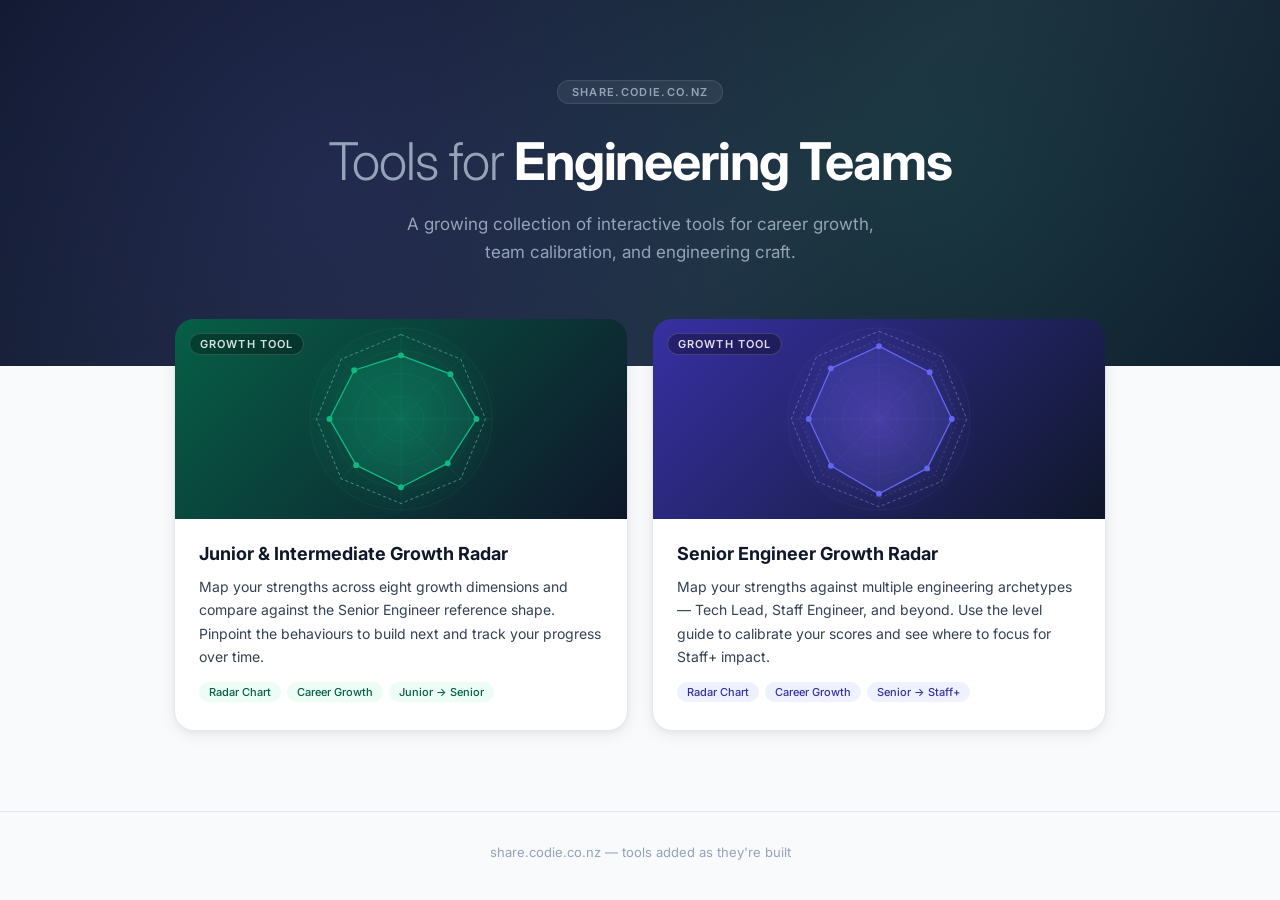
==== index.html @ 44221616 "Add landing page for share.codie.co.nz Introduces index.html as a central hub that highlights all av" ====
<!DOCTYPE html>
<html lang="en">
<head>
  <meta charset="UTF-8">
  <meta name="viewport" content="width=device-width, initial-scale=1.0">
  <title>share.codie.co.nz — Engineering Tools</title>
  <link rel="preconnect" href="https://fonts.googleapis.com">
  <link rel="preconnect" href="https://fonts.gstatic.com" crossorigin>
  <link href="https://fonts.googleapis.com/css2?family=Inter:wght@300;400;500;600;700&display=swap" rel="stylesheet">
  <style>
    *, *::before, *::after { box-sizing: border-box; margin: 0; padding: 0; }

    :root {
      --text:        #0F172A;
      --text-2:      #334155;
      --muted:       #64748B;
      --bg:          #F8FAFC;
      --bg-card:     #FFFFFF;
      --border:      #E2E8F0;
      --font:        "Inter", system-ui, -apple-system, sans-serif;
      --radius:      12px;
      --radius-lg:   20px;
      --shadow:      0 4px 16px rgba(0,0,0,0.07), 0 1px 4px rgba(0,0,0,0.04);
      --shadow-lg:   0 12px 40px rgba(0,0,0,0.10), 0 2px 8px rgba(0,0,0,0.05);
    }

    body {
      font-family: var(--font);
      background: var(--bg);
      color: var(--text);
      min-height: 100vh;
    }

    /* ── HERO ─────────────────────────────────────────────────── */
    .hero {
      background: linear-gradient(135deg, #0F172A 0%, #1E293B 60%, #0F172A 100%);
      padding: 80px 24px 100px;
      text-align: center;
      position: relative;
      overflow: hidden;
    }

    .hero::before {
      content: "";
      position: absolute;
      inset: 0;
      background:
        radial-gradient(circle at 25% 50%, rgba(99,102,241,0.15) 0%, transparent 55%),
        radial-gradient(circle at 75% 50%, rgba(16,185,129,0.12) 0%, transparent 55%);
      pointer-events: none;
    }

    .hero-inner {
      position: relative;
      max-width: 660px;
      margin: 0 auto;
    }

    .hero-eyebrow {
      display: inline-block;
      font-size: 11px;
      font-weight: 600;
      letter-spacing: 0.12em;
      text-transform: uppercase;
      color: #94A3B8;
      background: rgba(255,255,255,0.07);
      border: 1px solid rgba(255,255,255,0.1);
      border-radius: 99px;
      padding: 4px 14px;
      margin-bottom: 28px;
    }

    .hero-title {
      font-size: clamp(32px, 5vw, 52px);
      font-weight: 700;
      line-height: 1.15;
      color: #FFFFFF;
      margin-bottom: 18px;
      letter-spacing: -0.02em;
    }

    .hero-title span {
      color: #94A3B8;
      font-weight: 300;
    }

    .hero-sub {
      font-size: 17px;
      color: #94A3B8;
      line-height: 1.65;
      max-width: 480px;
      margin: 0 auto;
    }

    /* ── GRID ─────────────────────────────────────────────────── */
    .tools {
      max-width: 980px;
      margin: -48px auto 80px;
      padding: 0 24px;
      display: grid;
      grid-template-columns: repeat(auto-fill, minmax(420px, 1fr));
      gap: 24px;
    }

    /* ── CARD ─────────────────────────────────────────────────── */
    .card {
      background: var(--bg-card);
      border: 1px solid var(--border);
      border-radius: var(--radius-lg);
      box-shadow: var(--shadow);
      overflow: hidden;
      display: flex;
      flex-direction: column;
      transition: box-shadow 0.2s, transform 0.2s;
      text-decoration: none;
      color: inherit;
    }

    .card:hover {
      box-shadow: var(--shadow-lg);
      transform: translateY(-3px);
    }

    /* preview pane */
    .card-preview {
      height: 200px;
      position: relative;
      overflow: hidden;
      flex-shrink: 0;
    }

    .card-preview-bg {
      position: absolute;
      inset: 0;
    }

    /* radar SVG snapshot — height-constrained so square viewBox stays circular */
    .card-preview svg {
      position: absolute;
      top: 50%;
      left: 50%;
      transform: translate(-50%, -50%);
      height: 130%;
      width: auto;
    }

    .card-preview-label {
      position: absolute;
      top: 14px;
      left: 14px;
      font-size: 11px;
      font-weight: 600;
      letter-spacing: 0.1em;
      text-transform: uppercase;
      color: rgba(255,255,255,0.85);
      background: rgba(0,0,0,0.3);
      backdrop-filter: blur(6px);
      border: 1px solid rgba(255,255,255,0.15);
      border-radius: 99px;
      padding: 3px 10px;
    }

    .card-preview-cta {
      position: absolute;
      bottom: 14px;
      right: 14px;
      font-size: 12px;
      font-weight: 600;
      color: #fff;
      background: rgba(0,0,0,0.35);
      backdrop-filter: blur(6px);
      border: 1px solid rgba(255,255,255,0.2);
      border-radius: 99px;
      padding: 5px 14px;
      opacity: 0;
      transform: translateY(4px);
      transition: opacity 0.2s, transform 0.2s;
    }

    .card:hover .card-preview-cta {
      opacity: 1;
      transform: none;
    }

    /* body */
    .card-body {
      padding: 24px 24px 28px;
      flex: 1;
      display: flex;
      flex-direction: column;
      gap: 10px;
    }

    .card-title {
      font-size: 18px;
      font-weight: 700;
      color: var(--text);
      line-height: 1.25;
    }

    .card-desc {
      font-size: 14px;
      color: var(--text-2);
      line-height: 1.65;
    }

    .card-tags {
      display: flex;
      flex-wrap: wrap;
      gap: 6px;
      margin-top: 4px;
    }

    .tag {
      font-size: 11px;
      font-weight: 500;
      padding: 3px 10px;
      border-radius: 99px;
      background: var(--tag-bg);
      color: var(--tag-text);
    }

    /* ── FOOTER ───────────────────────────────────────────────── */
    footer {
      text-align: center;
      padding: 32px 24px;
      font-size: 13px;
      color: #94A3B8;
      border-top: 1px solid var(--border);
    }

    @media (max-width: 520px) {
      .tools { grid-template-columns: 1fr; }
      .hero { padding: 60px 20px 80px; }
    }
  </style>
</head>
<body>

  <!-- ── HERO ─────────────────────────────────────────────────── -->
  <header class="hero">
    <div class="hero-inner">
      <div class="hero-eyebrow">share.codie.co.nz</div>
      <h1 class="hero-title">
        <span>Tools for</span> Engineering Teams
      </h1>
      <p class="hero-sub">
        A growing collection of interactive tools for career growth,
        team calibration, and engineering craft.
      </p>
    </div>
  </header>

  <!-- ── TOOL CARDS ─────────────────────────────────────────────── -->
  <main class="tools">

    <!-- Junior & Intermediate Growth Radar -->
    <a class="card" href="/growth-framework/">

      <div class="card-preview">
        <div class="card-preview-bg" style="background: linear-gradient(135deg, #065f46 0%, #0F172A 100%);">
          <!-- decorative radar snapshot — square viewBox so rings stay circular -->
          <svg viewBox="0 0 400 400" preserveAspectRatio="xMidYMid slice" xmlns="http://www.w3.org/2000/svg" aria-hidden="true">
            <defs>
              <radialGradient id="glow-g" cx="50%" cy="50%" r="50%">
                <stop offset="0%" stop-color="#10b981" stop-opacity="0.25"/>
                <stop offset="100%" stop-color="#10b981" stop-opacity="0"/>
              </radialGradient>
            </defs>
            <circle cx="200" cy="200" r="150" fill="url(#glow-g)"/>

            <!-- rings -->
            <g opacity="0.18" stroke="#10b981" fill="none">
              <circle cx="200" cy="200" r="35"/>
              <circle cx="200" cy="200" r="70"/>
              <circle cx="200" cy="200" r="105"/>
              <circle cx="200" cy="200" r="140"/>
            </g>

            <!-- spokes: 8 axes at 45° intervals from top -->
            <g opacity="0.2" stroke="#10b981" stroke-width="1">
              <line x1="200" y1="200" x2="200"  y2="60"/>
              <line x1="200" y1="200" x2="299"  y2="101"/>
              <line x1="200" y1="200" x2="340"  y2="200"/>
              <line x1="200" y1="200" x2="299"  y2="299"/>
              <line x1="200" y1="200" x2="200"  y2="340"/>
              <line x1="200" y1="200" x2="101"  y2="299"/>
              <line x1="200" y1="200" x2="60"   y2="200"/>
              <line x1="200" y1="200" x2="101"  y2="101"/>
            </g>

            <!-- reference shape (dashed, at r=130) -->
            <polygon
              points="200,70 292,108 330,200 292,292 200,330 108,292 70,200 108,108"
              fill="none" stroke="#6EE7B7" stroke-width="1.5" stroke-dasharray="5 4" opacity="0.5"/>

            <!-- user shape (varying radii ~70–95% of 140) -->
            <polygon
              points="200,102 276,131 316,200 272,268 200,305 131,271 90,200 128,125"
              fill="rgba(16,185,129,0.18)" stroke="#10b981" stroke-width="2"/>

            <g fill="#10b981">
              <circle cx="200" cy="102" r="4.5"/>
              <circle cx="276" cy="131" r="4.5"/>
              <circle cx="316" cy="200" r="4.5"/>
              <circle cx="272" cy="268" r="4.5"/>
              <circle cx="200" cy="305" r="4.5"/>
              <circle cx="131" cy="271" r="4.5"/>
              <circle cx="90"  cy="200" r="4.5"/>
              <circle cx="128" cy="125" r="4.5"/>
            </g>
          </svg>
        </div>
        <div class="card-preview-label">Growth Tool</div>
        <div class="card-preview-cta">Open tool →</div>
      </div>

      <div class="card-body">
        <div class="card-title">Junior &amp; Intermediate Growth Radar</div>
        <p class="card-desc">
          Map your strengths across eight growth dimensions and compare against
          the Senior Engineer reference shape. Pinpoint the behaviours to build
          next and track your progress over time.
        </p>
        <div class="card-tags">
          <span class="tag" style="--tag-bg:#ecfdf5;--tag-text:#065f46;">Radar Chart</span>
          <span class="tag" style="--tag-bg:#ecfdf5;--tag-text:#065f46;">Career Growth</span>
          <span class="tag" style="--tag-bg:#ecfdf5;--tag-text:#065f46;">Junior → Senior</span>
        </div>
      </div>
    </a>

    <!-- Senior Engineer Growth Radar -->
    <a class="card" href="/senior-growth-framework/">

      <div class="card-preview">
        <div class="card-preview-bg" style="background: linear-gradient(135deg, #3730A3 0%, #0F172A 100%);">
          <!-- decorative radar snapshot — square viewBox so rings stay circular -->
          <svg viewBox="0 0 400 400" preserveAspectRatio="xMidYMid slice" xmlns="http://www.w3.org/2000/svg" aria-hidden="true">
            <defs>
              <radialGradient id="glow-i" cx="50%" cy="50%" r="50%">
                <stop offset="0%" stop-color="#8b5cf6" stop-opacity="0.3"/>
                <stop offset="100%" stop-color="#6366f1" stop-opacity="0"/>
              </radialGradient>
            </defs>
            <circle cx="200" cy="200" r="150" fill="url(#glow-i)"/>

            <!-- rings (5 levels for Senior) -->
            <g opacity="0.18" stroke="#6366f1" fill="none">
              <circle cx="200" cy="200" r="28"/>
              <circle cx="200" cy="200" r="56"/>
              <circle cx="200" cy="200" r="84"/>
              <circle cx="200" cy="200" r="112"/>
              <circle cx="200" cy="200" r="140"/>
            </g>

            <!-- spokes -->
            <g opacity="0.2" stroke="#6366f1" stroke-width="1">
              <line x1="200" y1="200" x2="200"  y2="60"/>
              <line x1="200" y1="200" x2="299"  y2="101"/>
              <line x1="200" y1="200" x2="340"  y2="200"/>
              <line x1="200" y1="200" x2="299"  y2="299"/>
              <line x1="200" y1="200" x2="200"  y2="340"/>
              <line x1="200" y1="200" x2="101"  y2="299"/>
              <line x1="200" y1="200" x2="60"   y2="200"/>
              <line x1="200" y1="200" x2="101"  y2="101"/>
            </g>

            <!-- archetype A — Tech Lead (r=135) -->
            <polygon
              points="200,65 296,104 335,200 296,296 200,335 104,296 65,200 104,104"
              fill="none" stroke="#A5B4FC" stroke-width="1.5" stroke-dasharray="5 4" opacity="0.4"/>

            <!-- archetype B — Staff (r=122) -->
            <polygon
              points="200,78 286,114 322,200 286,286 200,322 114,286 78,200 114,114"
              fill="none" stroke="#C4B5FD" stroke-width="1" stroke-dasharray="3 5" opacity="0.3"/>

            <!-- user profile (varying radii) -->
            <polygon
              points="200,88 278,128 312,200 274,276 200,315 126,272 92,200 126,122"
              fill="rgba(99,102,241,0.18)" stroke="#6366f1" stroke-width="2"/>

            <g fill="#6366f1">
              <circle cx="200" cy="88"  r="4.5"/>
              <circle cx="278" cy="128" r="4.5"/>
              <circle cx="312" cy="200" r="4.5"/>
              <circle cx="274" cy="276" r="4.5"/>
              <circle cx="200" cy="315" r="4.5"/>
              <circle cx="126" cy="272" r="4.5"/>
              <circle cx="92"  cy="200" r="4.5"/>
              <circle cx="126" cy="122" r="4.5"/>
            </g>
          </svg>
        </div>
        <div class="card-preview-label">Growth Tool</div>
        <div class="card-preview-cta">Open tool →</div>
      </div>

      <div class="card-body">
        <div class="card-title">Senior Engineer Growth Radar</div>
        <p class="card-desc">
          Map your strengths against multiple engineering archetypes — Tech Lead,
          Staff Engineer, and beyond. Use the level guide to calibrate your scores
          and see where to focus for Staff+ impact.
        </p>
        <div class="card-tags">
          <span class="tag" style="--tag-bg:#EEF2FF;--tag-text:#3730A3;">Radar Chart</span>
          <span class="tag" style="--tag-bg:#EEF2FF;--tag-text:#3730A3;">Career Growth</span>
          <span class="tag" style="--tag-bg:#EEF2FF;--tag-text:#3730A3;">Senior → Staff+</span>
        </div>
      </div>
    </a>

  </main>

  <footer>
    <p>share.codie.co.nz &mdash; tools added as they're built</p>
  </footer>

</body>
</html>
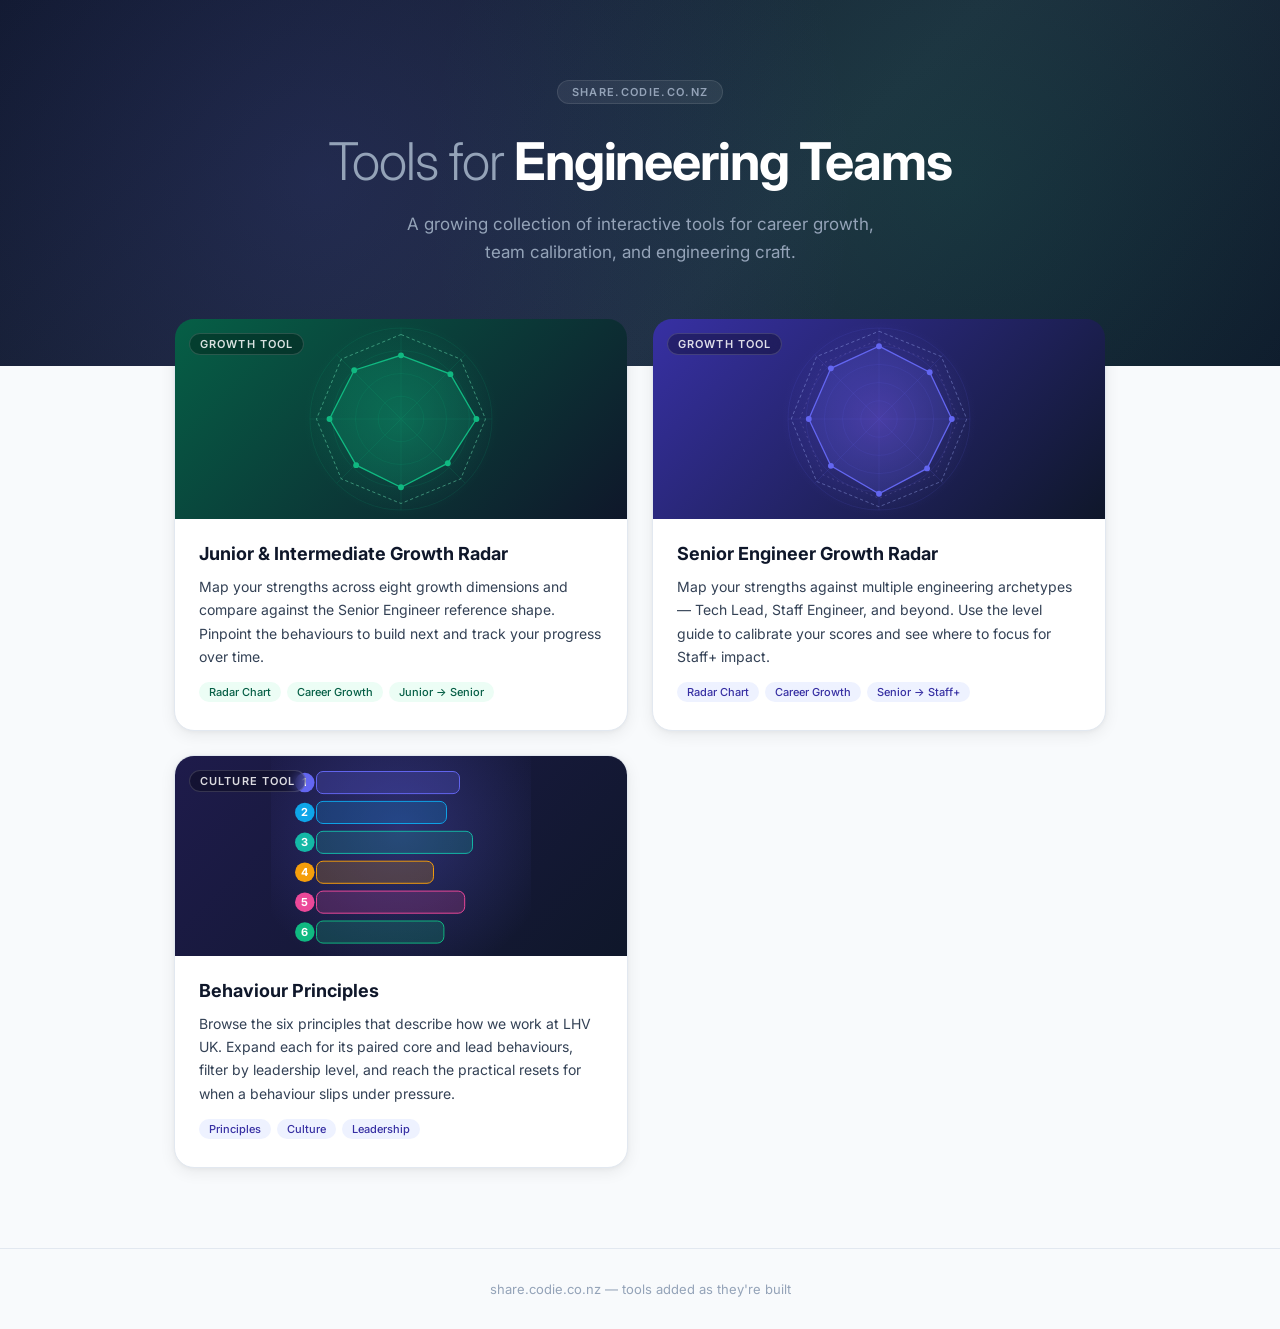
==== commit a8fe85b2: "Add Behaviour Principles browser tool Add a static, self-contained tool for browsing LHV UK's six be" ====
--- a/index.html
+++ b/index.html
@@ -412,6 +412,61 @@
       </div>
     </a>
 
+    <!-- Behaviour Principles -->
+    <a class="card" href="/behaviour-principles/">
+
+      <div class="card-preview">
+        <div class="card-preview-bg" style="background: linear-gradient(135deg, #1E1B4B 0%, #0F172A 100%);">
+          <!-- decorative: six stacked principle bars -->
+          <svg viewBox="0 0 400 400" preserveAspectRatio="xMidYMid slice" xmlns="http://www.w3.org/2000/svg" aria-hidden="true">
+            <defs>
+              <radialGradient id="glow-b" cx="50%" cy="40%" r="60%">
+                <stop offset="0%" stop-color="#6366f1" stop-opacity="0.28"/>
+                <stop offset="100%" stop-color="#6366f1" stop-opacity="0"/>
+              </radialGradient>
+            </defs>
+            <rect x="0" y="0" width="400" height="400" fill="url(#glow-b)"/>
+
+            <!-- six rounded bars, staggered widths, brand-ish accents -->
+            <g>
+              <rect x="70" y="70"  width="220" height="34" rx="10" fill="rgba(99,102,241,0.22)"  stroke="#6366f1" stroke-width="1.5"/>
+              <rect x="70" y="116" width="200" height="34" rx="10" fill="rgba(14,165,233,0.20)"  stroke="#0ea5e9" stroke-width="1.5"/>
+              <rect x="70" y="162" width="240" height="34" rx="10" fill="rgba(20,184,166,0.20)"  stroke="#14b8a6" stroke-width="1.5"/>
+              <rect x="70" y="208" width="180" height="34" rx="10" fill="rgba(245,158,11,0.20)"  stroke="#f59e0b" stroke-width="1.5"/>
+              <rect x="70" y="254" width="228" height="34" rx="10" fill="rgba(236,72,153,0.20)"  stroke="#ec4899" stroke-width="1.5"/>
+              <rect x="70" y="300" width="196" height="34" rx="10" fill="rgba(16,185,129,0.22)"  stroke="#10b981" stroke-width="1.5"/>
+            </g>
+
+            <!-- number chips on the left of each bar -->
+            <g fill="#E2E8F0" font-family="Inter, sans-serif" font-size="17" font-weight="700">
+              <circle cx="52" cy="87"  r="15" fill="#6366f1"/><text x="52" y="93"  text-anchor="middle" fill="#fff">1</text>
+              <circle cx="52" cy="133" r="15" fill="#0ea5e9"/><text x="52" y="139" text-anchor="middle" fill="#fff">2</text>
+              <circle cx="52" cy="179" r="15" fill="#14b8a6"/><text x="52" y="185" text-anchor="middle" fill="#fff">3</text>
+              <circle cx="52" cy="225" r="15" fill="#f59e0b"/><text x="52" y="231" text-anchor="middle" fill="#fff">4</text>
+              <circle cx="52" cy="271" r="15" fill="#ec4899"/><text x="52" y="277" text-anchor="middle" fill="#fff">5</text>
+              <circle cx="52" cy="317" r="15" fill="#10b981"/><text x="52" y="323" text-anchor="middle" fill="#fff">6</text>
+            </g>
+          </svg>
+        </div>
+        <div class="card-preview-label">Culture Tool</div>
+        <div class="card-preview-cta">Open tool →</div>
+      </div>
+
+      <div class="card-body">
+        <div class="card-title">Behaviour Principles</div>
+        <p class="card-desc">
+          Browse the six principles that describe how we work at LHV UK. Expand each
+          for its paired core and lead behaviours, filter by leadership level, and
+          reach the practical resets for when a behaviour slips under pressure.
+        </p>
+        <div class="card-tags">
+          <span class="tag" style="--tag-bg:#EEF2FF;--tag-text:#3730A3;">Principles</span>
+          <span class="tag" style="--tag-bg:#EEF2FF;--tag-text:#3730A3;">Culture</span>
+          <span class="tag" style="--tag-bg:#EEF2FF;--tag-text:#3730A3;">Leadership</span>
+        </div>
+      </div>
+    </a>
+
   </main>
 
   <footer>
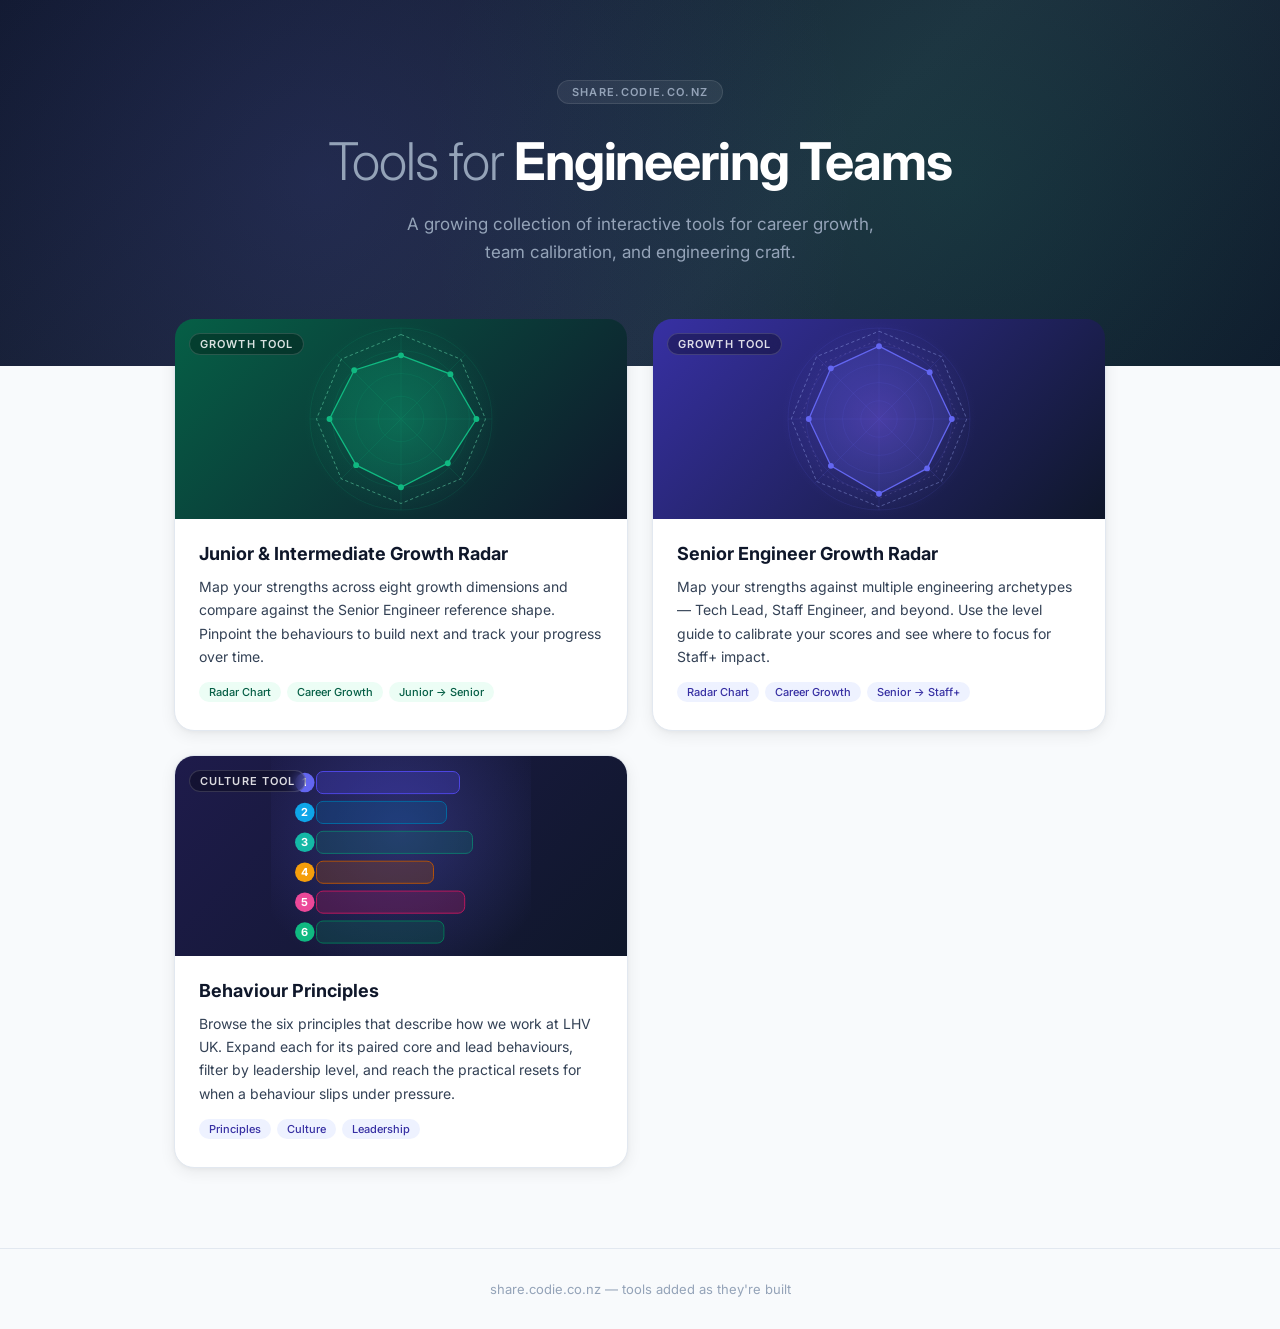
==== commit cf33cfc1: "Sync root thumbnail with Behaviour Principles palette Update the six thumbnail bars and number chips" ====
--- a/index.html
+++ b/index.html
@@ -429,12 +429,12 @@
 
             <!-- six rounded bars, staggered widths, brand-ish accents -->
             <g>
-              <rect x="70" y="70"  width="220" height="34" rx="10" fill="rgba(99,102,241,0.22)"  stroke="#6366f1" stroke-width="1.5"/>
-              <rect x="70" y="116" width="200" height="34" rx="10" fill="rgba(14,165,233,0.20)"  stroke="#0ea5e9" stroke-width="1.5"/>
-              <rect x="70" y="162" width="240" height="34" rx="10" fill="rgba(20,184,166,0.20)"  stroke="#14b8a6" stroke-width="1.5"/>
-              <rect x="70" y="208" width="180" height="34" rx="10" fill="rgba(245,158,11,0.20)"  stroke="#f59e0b" stroke-width="1.5"/>
-              <rect x="70" y="254" width="228" height="34" rx="10" fill="rgba(236,72,153,0.20)"  stroke="#ec4899" stroke-width="1.5"/>
-              <rect x="70" y="300" width="196" height="34" rx="10" fill="rgba(16,185,129,0.22)"  stroke="#10b981" stroke-width="1.5"/>
+              <rect x="70" y="70"  width="220" height="34" rx="10" fill="rgba(79,70,229,0.26)"   stroke="#4F46E5" stroke-width="1.5"/>
+              <rect x="70" y="116" width="200" height="34" rx="10" fill="rgba(3,105,161,0.26)"   stroke="#0369A1" stroke-width="1.5"/>
+              <rect x="70" y="162" width="240" height="34" rx="10" fill="rgba(15,118,110,0.26)"  stroke="#0F766E" stroke-width="1.5"/>
+              <rect x="70" y="208" width="180" height="34" rx="10" fill="rgba(180,83,9,0.26)"    stroke="#B45309" stroke-width="1.5"/>
+              <rect x="70" y="254" width="228" height="34" rx="10" fill="rgba(190,24,93,0.26)"   stroke="#BE185D" stroke-width="1.5"/>
+              <rect x="70" y="300" width="196" height="34" rx="10" fill="rgba(4,120,87,0.26)"    stroke="#047857" stroke-width="1.5"/>
             </g>
 
             <!-- number chips on the left of each bar -->
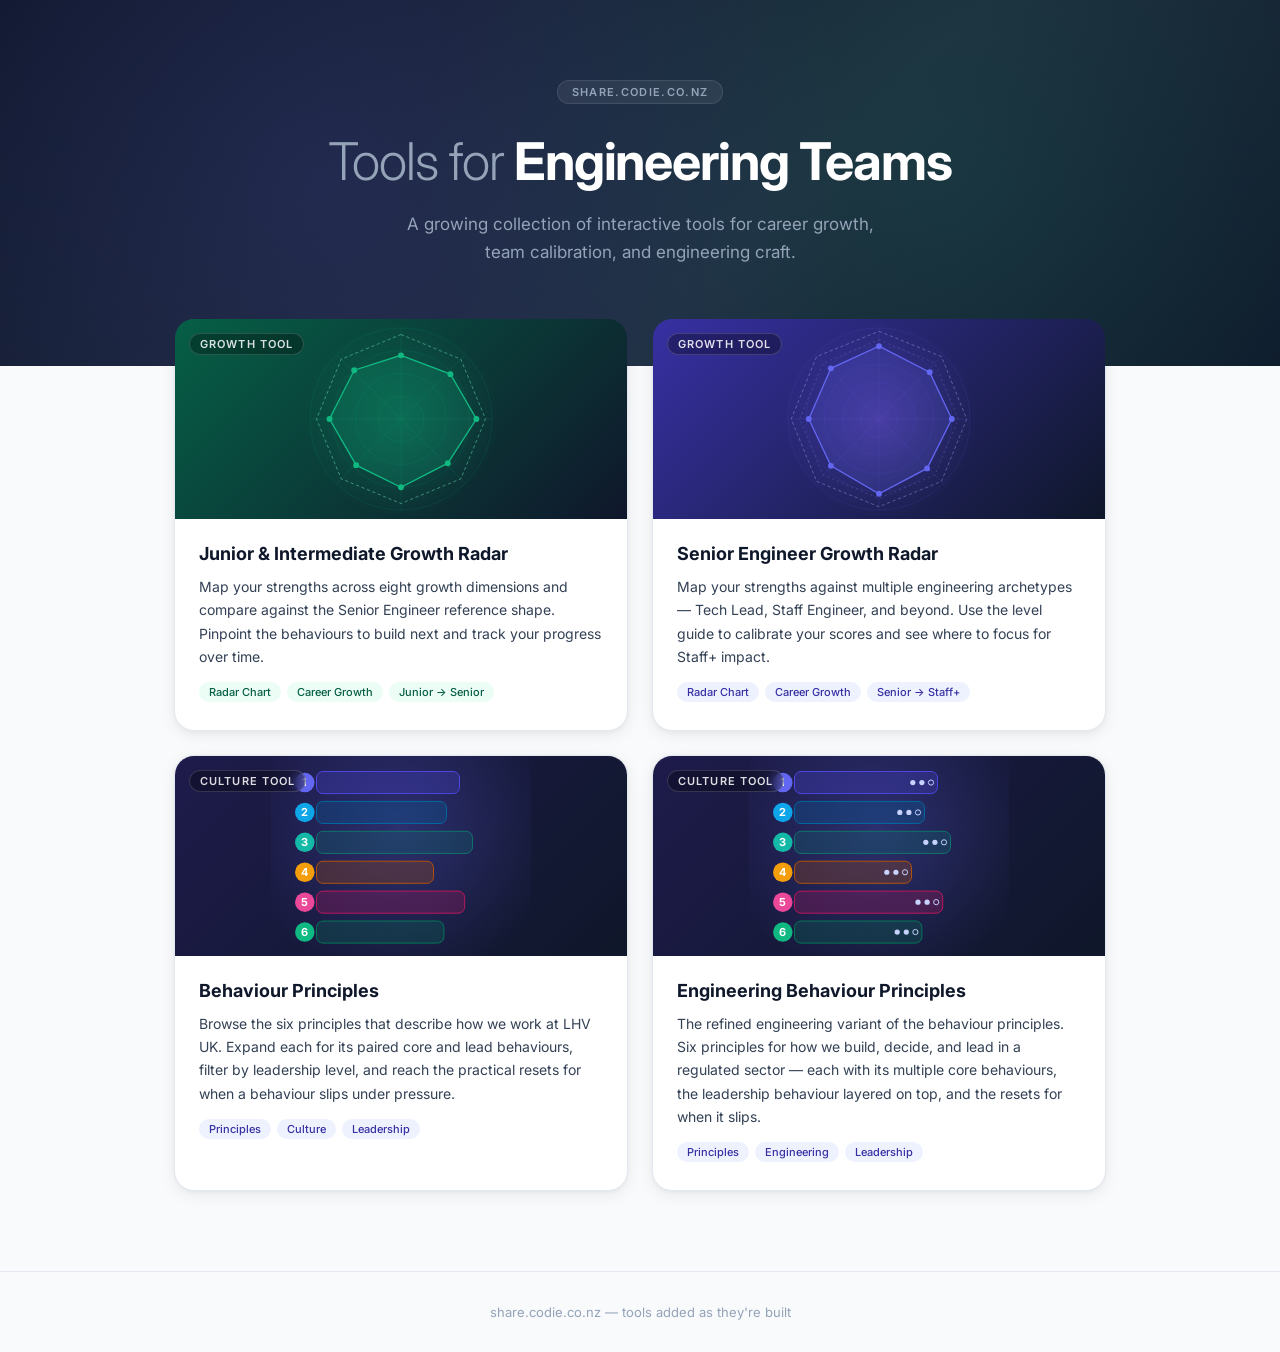
==== commit dc7f09c5: "Add Engineering Behaviour Principles tool Refined engineering variant of the Behaviour Principles pa" ====
--- a/index.html
+++ b/index.html
@@ -467,6 +467,72 @@
       </div>
     </a>
 
+    <!-- Engineering Behaviour Principles -->
+    <a class="card" href="/behaviour-principles-engineering/">
+
+      <div class="card-preview">
+        <div class="card-preview-bg" style="background: linear-gradient(135deg, #1E1B4B 0%, #0F172A 100%);">
+          <!-- decorative: six stacked principle bars, each with a paired core+lead notch -->
+          <svg viewBox="0 0 400 400" preserveAspectRatio="xMidYMid slice" xmlns="http://www.w3.org/2000/svg" aria-hidden="true">
+            <defs>
+              <radialGradient id="glow-be" cx="50%" cy="40%" r="60%">
+                <stop offset="0%" stop-color="#6366f1" stop-opacity="0.28"/>
+                <stop offset="100%" stop-color="#6366f1" stop-opacity="0"/>
+              </radialGradient>
+            </defs>
+            <rect x="0" y="0" width="400" height="400" fill="url(#glow-be)"/>
+
+            <!-- six rounded bars, each split into two core notches + one lead notch -->
+            <g>
+              <rect x="70" y="70"  width="220" height="34" rx="10" fill="rgba(79,70,229,0.26)"   stroke="#4F46E5" stroke-width="1.5"/>
+              <rect x="70" y="116" width="200" height="34" rx="10" fill="rgba(3,105,161,0.26)"   stroke="#0369A1" stroke-width="1.5"/>
+              <rect x="70" y="162" width="240" height="34" rx="10" fill="rgba(15,118,110,0.26)"  stroke="#0F766E" stroke-width="1.5"/>
+              <rect x="70" y="208" width="180" height="34" rx="10" fill="rgba(180,83,9,0.26)"    stroke="#B45309" stroke-width="1.5"/>
+              <rect x="70" y="254" width="228" height="34" rx="10" fill="rgba(190,24,93,0.26)"   stroke="#BE185D" stroke-width="1.5"/>
+              <rect x="70" y="300" width="196" height="34" rx="10" fill="rgba(4,120,87,0.26)"    stroke="#047857" stroke-width="1.5"/>
+            </g>
+
+            <!-- twin core dots + lead dot per bar, hinting the multi-core structure -->
+            <g fill="#C7D2FE">
+              <circle cx="252" cy="87"  r="4"/><circle cx="266" cy="87"  r="4"/><circle cx="280" cy="87"  r="4" fill="none" stroke="#C7D2FE" stroke-width="1.5"/>
+              <circle cx="232" cy="133" r="4"/><circle cx="246" cy="133" r="4"/><circle cx="260" cy="133" r="4" fill="none" stroke="#C7D2FE" stroke-width="1.5"/>
+              <circle cx="272" cy="179" r="4"/><circle cx="286" cy="179" r="4"/><circle cx="300" cy="179" r="4" fill="none" stroke="#C7D2FE" stroke-width="1.5"/>
+              <circle cx="212" cy="225" r="4"/><circle cx="226" cy="225" r="4"/><circle cx="240" cy="225" r="4" fill="none" stroke="#C7D2FE" stroke-width="1.5"/>
+              <circle cx="260" cy="271" r="4"/><circle cx="274" cy="271" r="4"/><circle cx="288" cy="271" r="4" fill="none" stroke="#C7D2FE" stroke-width="1.5"/>
+              <circle cx="228" cy="317" r="4"/><circle cx="242" cy="317" r="4"/><circle cx="256" cy="317" r="4" fill="none" stroke="#C7D2FE" stroke-width="1.5"/>
+            </g>
+
+            <!-- number chips on the left of each bar -->
+            <g fill="#E2E8F0" font-family="Inter, sans-serif" font-size="17" font-weight="700">
+              <circle cx="52" cy="87"  r="15" fill="#6366f1"/><text x="52" y="93"  text-anchor="middle" fill="#fff">1</text>
+              <circle cx="52" cy="133" r="15" fill="#0ea5e9"/><text x="52" y="139" text-anchor="middle" fill="#fff">2</text>
+              <circle cx="52" cy="179" r="15" fill="#14b8a6"/><text x="52" y="185" text-anchor="middle" fill="#fff">3</text>
+              <circle cx="52" cy="225" r="15" fill="#f59e0b"/><text x="52" y="231" text-anchor="middle" fill="#fff">4</text>
+              <circle cx="52" cy="271" r="15" fill="#ec4899"/><text x="52" y="277" text-anchor="middle" fill="#fff">5</text>
+              <circle cx="52" cy="317" r="15" fill="#10b981"/><text x="52" y="323" text-anchor="middle" fill="#fff">6</text>
+            </g>
+          </svg>
+        </div>
+        <div class="card-preview-label">Culture Tool</div>
+        <div class="card-preview-cta">Open tool →</div>
+      </div>
+
+      <div class="card-body">
+        <div class="card-title">Engineering Behaviour Principles</div>
+        <p class="card-desc">
+          The refined engineering variant of the behaviour principles. Six principles
+          for how we build, decide, and lead in a regulated sector — each with its
+          multiple core behaviours, the leadership behaviour layered on top, and the
+          resets for when it slips.
+        </p>
+        <div class="card-tags">
+          <span class="tag" style="--tag-bg:#EEF2FF;--tag-text:#3730A3;">Principles</span>
+          <span class="tag" style="--tag-bg:#EEF2FF;--tag-text:#3730A3;">Engineering</span>
+          <span class="tag" style="--tag-bg:#EEF2FF;--tag-text:#3730A3;">Leadership</span>
+        </div>
+      </div>
+    </a>
+
   </main>
 
   <footer>
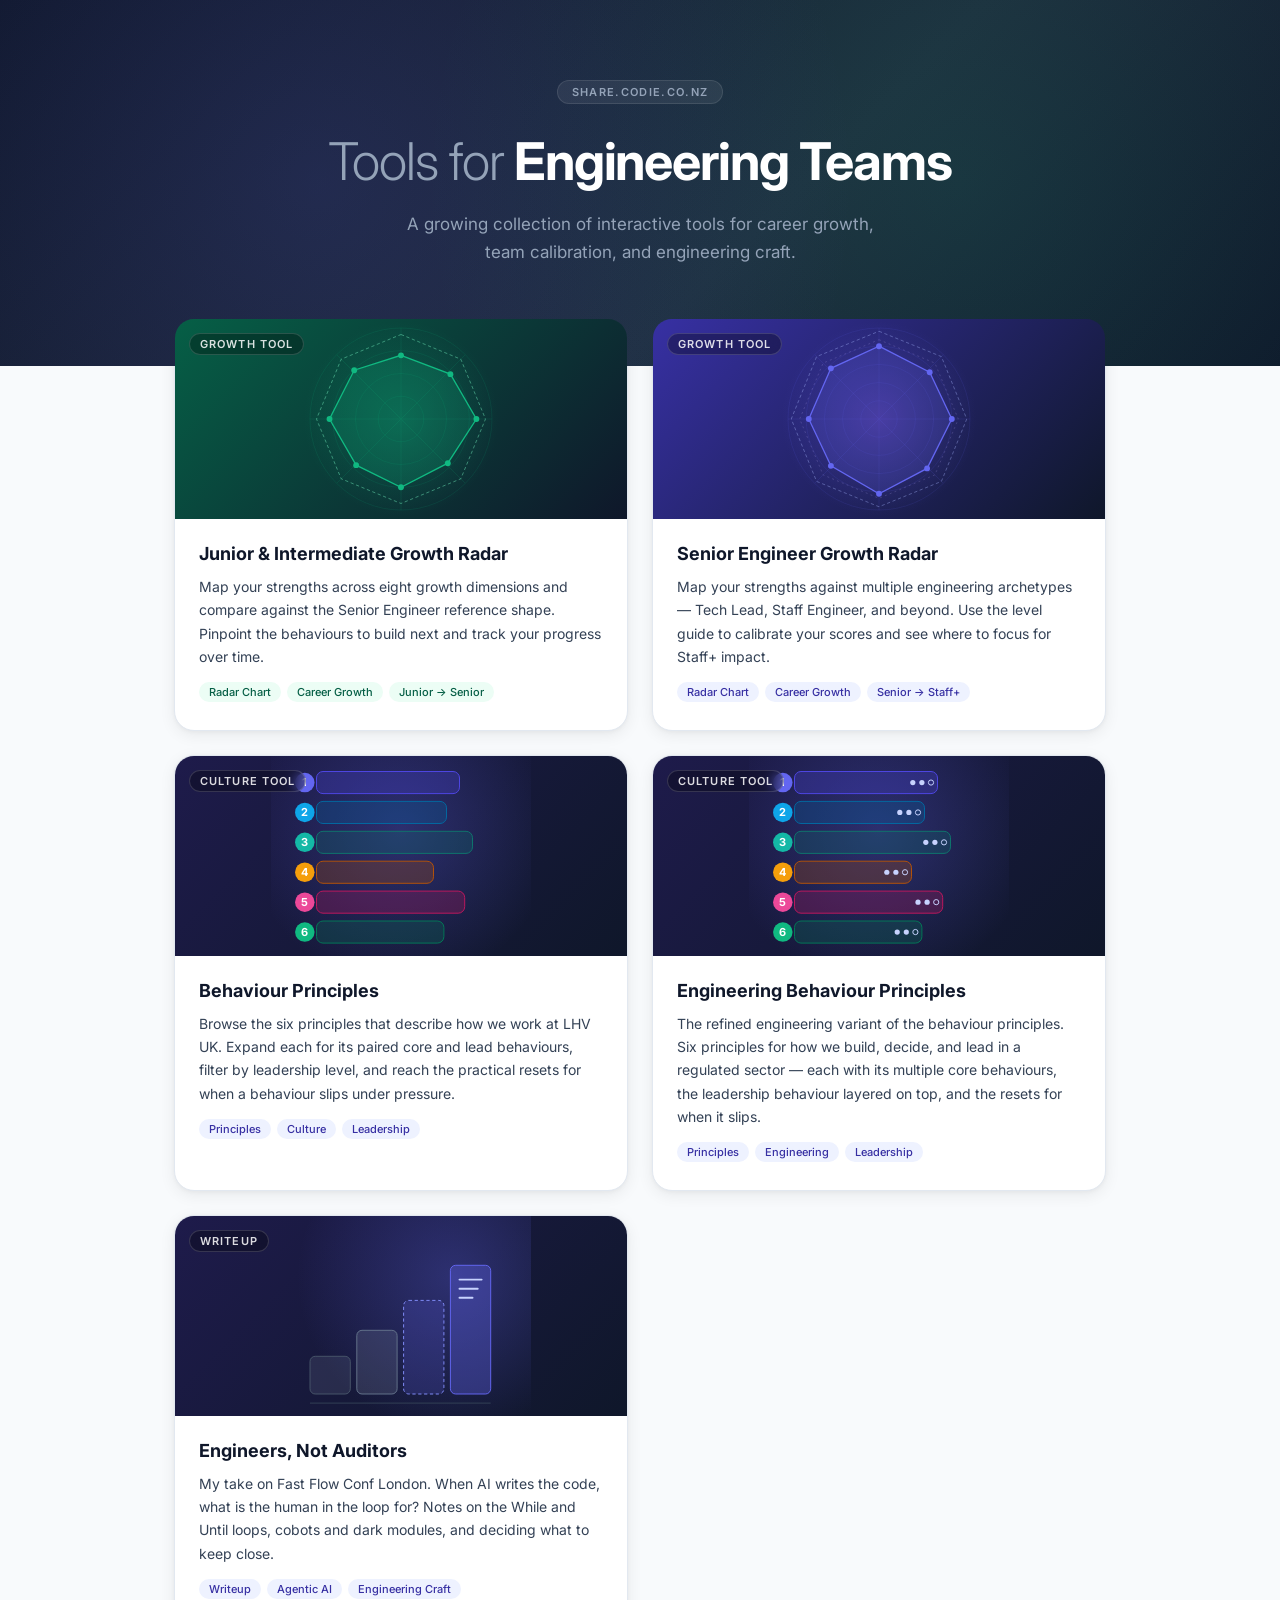
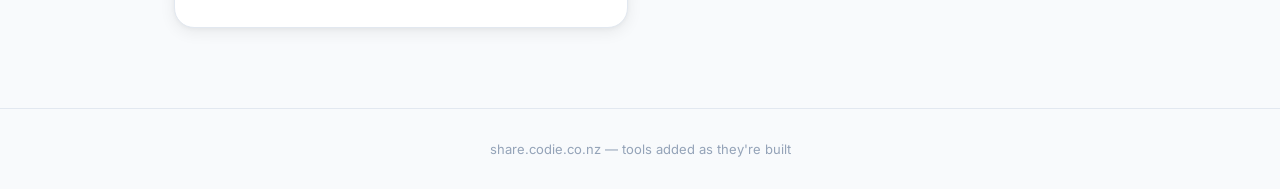
==== commit 693ca896: "Add Fast Flow Conf writeup page Publish the "Engineers, Not Auditors" conference writeup as a static" ====
--- a/index.html
+++ b/index.html
@@ -533,6 +533,56 @@
       </div>
     </a>
 
+    <!-- Writeup: Engineers, Not Auditors (Fast Flow Conf) -->
+    <a class="card" href="/fast-flow-conf/">
+
+      <div class="card-preview">
+        <div class="card-preview-bg" style="background: linear-gradient(135deg, #1E1B4B 0%, #0F172A 100%);">
+          <!-- decorative: abstraction staircase, top step highlighted -->
+          <svg viewBox="0 0 400 400" preserveAspectRatio="xMidYMid slice" xmlns="http://www.w3.org/2000/svg" aria-hidden="true">
+            <defs>
+              <radialGradient id="glow-ff" cx="70%" cy="35%" r="60%">
+                <stop offset="0%" stop-color="#6366f1" stop-opacity="0.3"/>
+                <stop offset="100%" stop-color="#6366f1" stop-opacity="0"/>
+              </radialGradient>
+            </defs>
+            <rect x="0" y="0" width="400" height="400" fill="url(#glow-ff)"/>
+
+            <g stroke-width="1.5">
+              <rect x="60"  y="262" width="62" height="58"  rx="8" fill="rgba(148,163,184,0.14)" stroke="#475569"/>
+              <rect x="132" y="222" width="62" height="98"  rx="8" fill="rgba(148,163,184,0.18)" stroke="#64748B"/>
+              <rect x="204" y="176" width="62" height="144" rx="8" fill="rgba(99,102,241,0.18)"  stroke="#818CF8" stroke-dasharray="5 4"/>
+              <rect x="276" y="122" width="62" height="198" rx="8" fill="rgba(99,102,241,0.32)"  stroke="#6366F1"/>
+            </g>
+
+            <!-- the human's plan sits at the top step -->
+            <g stroke="#C7D2FE" stroke-width="3" stroke-linecap="round">
+              <line x1="290" y1="144" x2="324" y2="144"/>
+              <line x1="290" y1="158" x2="318" y2="158"/>
+              <line x1="290" y1="172" x2="310" y2="172"/>
+            </g>
+            <line x1="60" y1="334" x2="338" y2="334" stroke="#334155" stroke-width="1.5"/>
+          </svg>
+        </div>
+        <div class="card-preview-label">Writeup</div>
+        <div class="card-preview-cta">Read →</div>
+      </div>
+
+      <div class="card-body">
+        <div class="card-title">Engineers, Not Auditors</div>
+        <p class="card-desc">
+          My take on Fast Flow Conf London. When AI writes the code, what is the
+          human in the loop for? Notes on the While and Until loops, cobots and
+          dark modules, and deciding what to keep close.
+        </p>
+        <div class="card-tags">
+          <span class="tag" style="--tag-bg:#EEF2FF;--tag-text:#3730A3;">Writeup</span>
+          <span class="tag" style="--tag-bg:#EEF2FF;--tag-text:#3730A3;">Agentic AI</span>
+          <span class="tag" style="--tag-bg:#EEF2FF;--tag-text:#3730A3;">Engineering Craft</span>
+        </div>
+      </div>
+    </a>
+
   </main>
 
   <footer>
